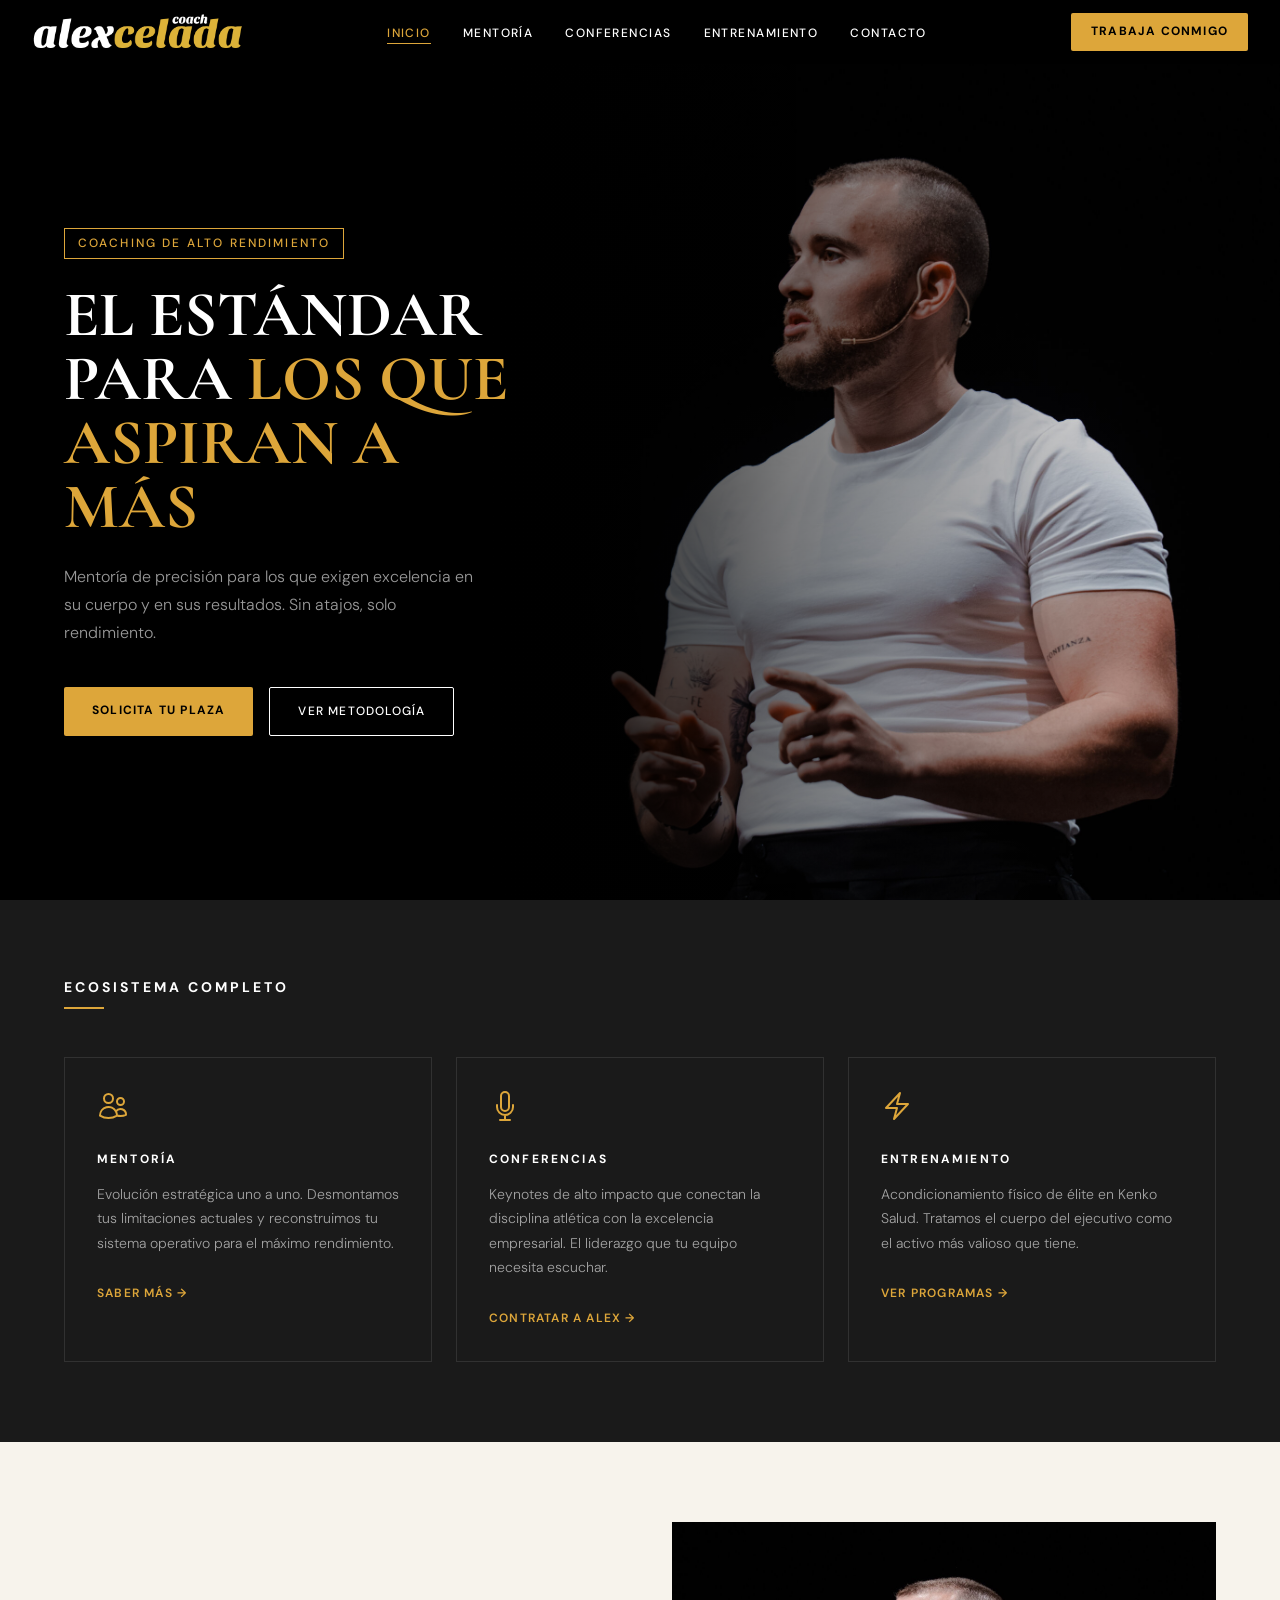
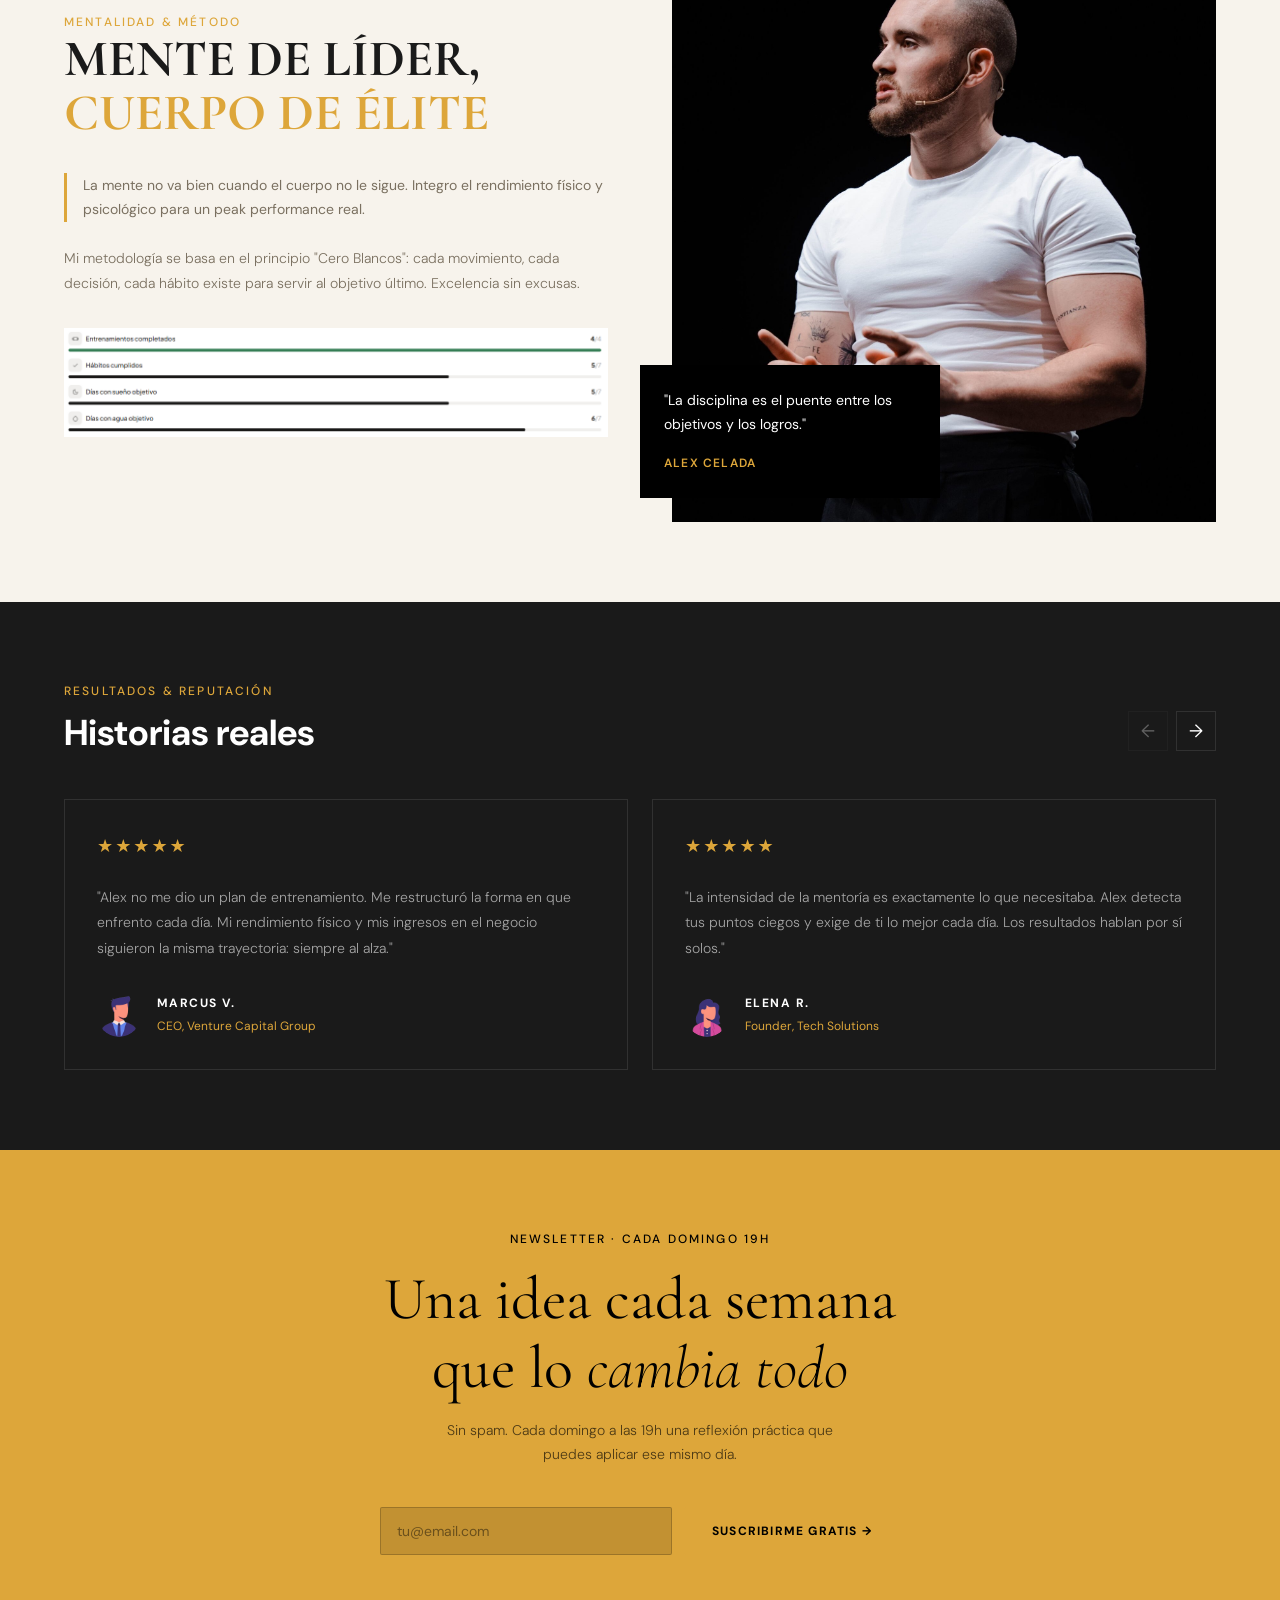
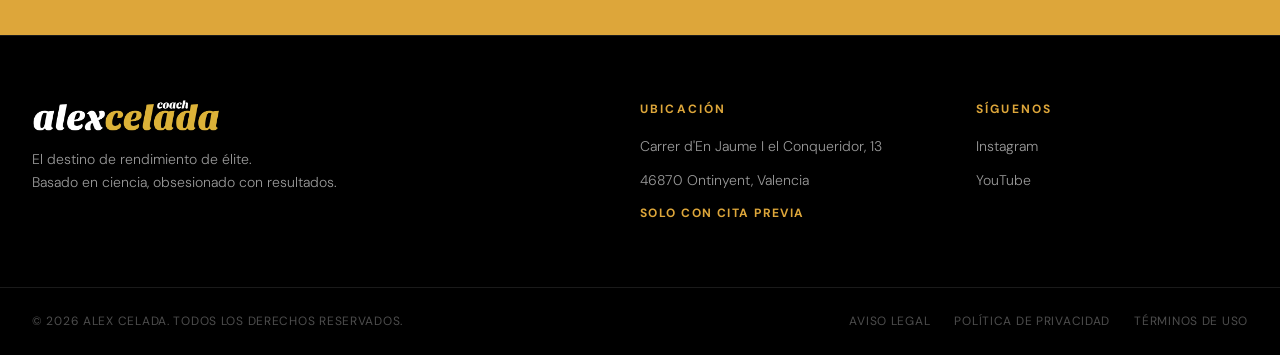
==== index.html @ 69ec2880 "first commit" ====
﻿<!DOCTYPE html>
<html lang="es">

    <head>

        <title>Alex Celada — Coach, Conferenciante y Entrenador Personal</title>

        <!-- SEO -->
        <meta charset="UTF-8">
        <meta name="viewport" content="width=device-width, initial-scale=1.0">
        <meta name="author" content="Alex Celada">
        <meta name="description" content="......">
        <meta name="keywords" content=".......">
        <meta name="theme-color" content="#DDA63A">
        <meta name="robots" content="index, follow">

        <!-- Open Graph -->
        <meta property="og:type" content="website">
        <meta property="og:locale" content="es_ES">
        <meta property="og:title" content="Alex Celada — Coach, Conferenciante y Entrenador Personal">
        <meta property="og:description" content="......">
        <meta property="og:url" content="https://alexcelada.es/">
        <meta property="og:site_name" content="Alex Celada">
        <meta property="og:image" content="assets/og/og-home.jpg">

        <!-- X Cards -->
        <meta name="twitter:card" content="summary_large_image">
        <meta name="twitter:title" content="Alex Celada — Coach, Conferenciante y Entrenador Personal">
        <meta name="twitter:description" content=".......">
        <meta name="twitter:image" content="assets/og/og-home.jpg">

        <!-- Privacidad -->
        <meta name="referrer" content="strict-origin-when-cross-origin">

        <!-- Favicon -->
        <link rel="icon" type="image/png" href="assets/images/favicon.png">
        <link rel="canonical" href="https://alexcelada.es">

        <!-- Google Fonts -->
        <link rel="preconnect" href="https://fonts.googleapis.com">
        <link rel="preconnect" href="https://fonts.gstatic.com" crossorigin>
        <link href="https://fonts.googleapis.com/css2?family=Cormorant+Garamond:ital,wght@0,300;0,400;0,600;0,700;1,300;1,400&family=DM+Sans:wght@300;400;500;700&display=swap" rel="stylesheet">

        <!-- CSS -->
        <link rel="stylesheet" href="css/main.css">
        <link rel="stylesheet" href="css/components.css">
        <link rel="stylesheet" href="css/pages/home.css">

    </head>

    <body>

        <header>
            <nav class="nav" id="nav">

                <a href="index.html" class="nav__logo">
                    <img src="assets/images/logo.png" alt="alexcelada · coach">
                </a>

                <ul class="nav__links" id="nav__menu">
                    <li><a href="index.html" class="nav__link nav__link--active">Inicio</a></li>
                    <li><a href="mentoria.html" class="nav__link">Mentoría</a></li>
                    <li><a href="conferencias.html" class="nav__link">Conferencias</a></li>
                    <li><a href="gimnasio.html" class="nav__link">Entrenamiento</a></li>
                    <li><a href="contacto.html" class="nav__link">Contacto</a></li>
                </ul>

                <a href="contacto.html" class="btn-primary nav__cta">Trabaja conmigo</a>

                <button class="nav__toggle" aria-label="Abrir menú" aria-expanded="false" aria-controls="nav__menu">
                    <span class="nav__toggle-bar"></span>
                    <span class="nav__toggle-bar"></span>
                    <span class="nav__toggle-bar"></span>
                </button>

            </nav>
        </header>


        <main>
            <!-- HERO -->
            <section class="hero" id="hero">

                <img class="hero__image" src="assets/images/alex/hero.jpg" alt="Alex Celada" fetchpriority="high">
                <div class="hero__overlay"></div>

                <div class="hero__content">
                    <span class="hero__badge">Coaching de Alto Rendimiento</span>
                    <h1 class="hero__title">El estándar para <span>los que aspiran a más</span></h1>
                    <p class="hero__subtitle">Mentoría de precisión para los que exigen excelencia en su cuerpo y en sus resultados. Sin atajos, solo rendimiento.</p>
                    <div class="hero__actions">
                        <a href="contacto.html" class="btn-primary">Solicita tu plaza</a>
                        <a href="mentoria.html" class="btn-secondary">Ver metodología</a>
                    </div>
                </div>

            </section>

            <!-- TRES PILARES -->
            <section class="pillars" id="pillars">

                <div class="pillars__header">
                    <h2 class="pillars__title">Ecosistema completo</h2>
                    <div class="pillars__line"></div>
                </div>

                <div class="pillars__grid">

                    <article class="pillar-card">
                        <svg class="pillar-card__icon" xmlns="http://www.w3.org/2000/svg" fill="none" viewBox="0 0 24 24" stroke="currentColor" stroke-width="1.5">
                            <path stroke-linecap="round" stroke-linejoin="round" d="M15 19.128a9.38 9.38 0 002.625.372 9.337 9.337 0 004.121-.952 4.125 4.125 0 00-7.533-2.493M15 19.128v-.003c0-1.113-.285-2.16-.786-3.07M15 19.128v.106A12.318 12.318 0 018.624 21c-2.331 0-4.512-.645-6.374-1.766l-.001-.109a6.375 6.375 0 0111.964-3.07M12 6.375a3.375 3.375 0 11-6.75 0 3.375 3.375 0 016.75 0zm8.25 2.25a2.625 2.625 0 11-5.25 0 2.625 2.625 0 015.25 0z" />
                        </svg>
                        <h3 class="pillar-card__title">Mentoría</h3>
                        <p class="pillar-card__text">Evolución estratégica uno a uno. Desmontamos tus limitaciones actuales y reconstruimos tu sistema operativo para el máximo rendimiento.</p>
                        <a href="mentoria.html" class="pillar-card__link">Saber más &rarr;</a>
                    </article>

                    <article class="pillar-card">
                        <svg class="pillar-card__icon" xmlns="http://www.w3.org/2000/svg" fill="none" viewBox="0 0 24 24" stroke="currentColor" stroke-width="1.5">
                            <path stroke-linecap="round" stroke-linejoin="round" d="M12 18.75a6 6 0 006-6v-1.5m-6 7.5a6 6 0 01-6-6v-1.5m6 7.5v3.75m-3.75 0h7.5M12 15.75a3 3 0 01-3-3V4.5a3 3 0 116 0v8.25a3 3 0 01-3 3z" />
                        </svg>
                        <h3 class="pillar-card__title">Conferencias</h3>
                        <p class="pillar-card__text">Keynotes de alto impacto que conectan la disciplina atlética con la excelencia empresarial. El liderazgo que tu equipo necesita escuchar.</p>
                        <a href="conferencias.html" class="pillar-card__link">Contratar a Alex &rarr;</a>
                    </article>

                    <article class="pillar-card">
                        <svg class="pillar-card__icon" xmlns="http://www.w3.org/2000/svg" fill="none" viewBox="0 0 24 24" stroke="currentColor" stroke-width="1.5">
                            <path stroke-linecap="round" stroke-linejoin="round" d="M3.75 13.5l10.5-11.25L12 10.5h8.25L9.75 21.75 12 13.5H3.75z" />
                        </svg>
                        <h3 class="pillar-card__title">Entrenamiento</h3>
                        <p class="pillar-card__text">Acondicionamiento físico de élite en Kenko Salud. Tratamos el cuerpo del ejecutivo como el activo más valioso que tiene.</p>
                        <a href="gimnasio.html" class="pillar-card__link">Ver programas &rarr;</a>
                    </article>

                </div>

            </section>

            <!-- FILOSOFÍA -->
            <section class="philosophy" id="philosophy">

                <div class="philosophy__content">
                    <span class="philosophy__label">Mentalidad & Método</span>
                    <h2 class="philosophy__title">Mente de líder,<br><span>cuerpo de élite</span></h2>
                    <blockquote class="philosophy__quote">
                        <p>La mente no va bien cuando el cuerpo no le sigue. Integro el rendimiento físico y psicológico para un peak performance real.</p>
                    </blockquote>
                    <p class="philosophy__text">Mi metodología se basa en el principio "Cero Blancos": cada movimiento, cada decisión, cada hábito existe para servir al objetivo último. Excelencia sin excusas.</p>
                    <div class="philosophy__media">
                        <img src="assets/images/alex/inicio-analitica.png" alt="Metodología Alex Celada" loading="lazy">
                    </div>
                </div>

                <div class="philosophy__visual">
                    <img class="philosophy__image" src="assets/images/alex/filosofia.jpg" alt="Alex Celada" loading="lazy">
                    <blockquote class="philosophy__image-quote">
                        <p>"La disciplina es el puente entre los objetivos y los logros."</p>
                        <cite>Alex Celada</cite>
                    </blockquote>
                </div>

            </section>

            <!-- TESTIMONIOS -->
            <section class="testimonials" id="testimonials">

                <div class="testimonials__header">
                    <div>
                        <p class="testimonials__label">Resultados & Reputación</p>
                        <h2 class="testimonials__title">Historias reales</h2>
                    </div>
                    <div class="testimonials__nav">
                        <button class="testimonials__prev" aria-label="Testimonio anterior">&#8592;</button>
                        <button class="testimonials__next" aria-label="Testimonio siguiente">&#8594;</button>
                    </div>
                </div>

                <div class="testimonials__track" id="testimonials__track">

                    <article class="testimonial-card">
                        <p class="testimonial-card__stars">&#9733;&#9733;&#9733;&#9733;&#9733;</p>
                        <p class="testimonial-card__quote">"Alex no me dio un plan de entrenamiento. Me restructuró la forma en que enfrento cada día. Mi rendimiento físico y mis ingresos en el negocio siguieron la misma trayectoria: siempre al alza."</p>
                        <footer class="testimonial-card__author">
                            <img src="assets/images/testimonios/avatar-1.png" alt="Marcus V." loading="lazy">
                            <div>
                                <p class="testimonial-card__name">Marcus V.</p>
                                <p class="testimonial-card__role">CEO, Venture Capital Group</p>
                            </div>
                        </footer>
                    </article>

                    <article class="testimonial-card">
                        <p class="testimonial-card__stars">&#9733;&#9733;&#9733;&#9733;&#9733;</p>
                        <p class="testimonial-card__quote">"La intensidad de la mentoría es exactamente lo que necesitaba. Alex detecta tus puntos ciegos y exige de ti lo mejor cada día. Los resultados hablan por sí solos."</p>
                        <footer class="testimonial-card__author">
                            <img src="assets/images/testimonios/avatar-2.png" alt="Elena R." loading="lazy">
                            <div>
                                <p class="testimonial-card__name">Elena R.</p>
                                <p class="testimonial-card__role">Founder, Tech Solutions</p>
                            </div>
                        </footer>
                    </article>

                    <article class="testimonial-card">
                        <p class="testimonial-card__stars">&#9733;&#9733;&#9733;&#9733;&#9733;</p>
                        <p class="testimonial-card__quote">"Pensaba que ya tenía controlada mi disciplina. Alex me demostró que ni siquiera sabía lo que eso significaba. Tres meses después, soy una persona diferente."</p>
                        <footer class="testimonial-card__author">
                            <img src="assets/images/testimonios/avatar-1.png" alt="David M." loading="lazy">
                            <div>
                                <p class="testimonial-card__name">David M.</p>
                                <p class="testimonial-card__role">Director Comercial, IBEX 35</p>
                            </div>
                        </footer>
                    </article>

                    <article class="testimonial-card">
                        <p class="testimonial-card__stars">&#9733;&#9733;&#9733;&#9733;&#9733;</p>
                        <p class="testimonial-card__quote">"La metodología de Alex conecta cuerpo y mente de una forma que nunca había visto. En seis semanas mejoré mi energía, mi foco y mis números de negocio a la vez."</p>
                        <footer class="testimonial-card__author">
                            <img src="assets/images/testimonios/avatar-2.png" alt="Sofía P." loading="lazy">
                            <div>
                                <p class="testimonial-card__name">Sofía P.</p>
                                <p class="testimonial-card__role">COO, Startup Fintech</p>
                            </div>
                        </footer>
                    </article>

                </div>

            </section>

            <!-- NEWSLETTER -->
            <section class="cta" id="cta">

                <p class="cta__label">Newsletter · Cada domingo 19h</p>
                <h2 class="cta__title">Una idea cada semana<br>que lo <em>cambia todo</em></h2>
                <p class="cta__subtitle">Sin spam. Cada domingo a las 19h una reflexión práctica que puedes aplicar ese mismo día.</p>
                <form class="cta__form" action="https://api.web3forms.com/submit" method="POST">
                    <input type="hidden" name="access_key" value="[ACCESS_KEY_DE_WEB3FORMS]">
                    <input type="hidden" name="subject" value="Nueva suscripción newsletter">
                    <div class="cta__form-row">
                        <input class="cta__input" type="email" name="email" placeholder="tu@email.com" required>
                        <button type="submit" class="btn-primary">Suscribirme gratis &rarr;</button>
                    </div>
                </form>

            </section>

        </main>

        <!-- FOOTER -->
        <footer class="footer" id="footer">

            <div class="footer__main">

                <div class="footer__brand">
                    <a href="index.html" class="footer__logo">
                        <img src="assets/images/logo.png" alt="alexcelada · coach">
                    </a>
                    <p class="footer__tagline">El destino de rendimiento de élite.<br>Basado en ciencia, obsesionado con resultados.</p>
                </div>

                <div class="footer__col">
                    <p class="footer__col-title">Ubicación</p>
                    <p class="footer__col-text">Carrer d'En Jaume I el Conqueridor, 13</p>
                    <p class="footer__col-text">46870 Ontinyent, Valencia</p>
                    <p class="footer__col-highlight">Solo con cita previa</p>
                </div>

                <div class="footer__col">
                    <p class="footer__col-title">Síguenos</p>
                    <a href="#" class="footer__col-link">Instagram</a>
                    <a href="#" class="footer__col-link">YouTube</a>
                </div>

            </div>

            <div class="footer__bottom">
                <p class="footer__copy">© 2026 Alex Celada. Todos los derechos reservados.</p>
                <nav class="footer__legal" aria-label="Links legales">
                    <a href="aviso-legal.html" class="footer__legal-link">Aviso legal</a>
                    <a href="privacidad.html" class="footer__legal-link">Política de privacidad</a>
                    <a href="terminos.html" class="footer__legal-link">Términos de uso</a>
                </nav>
            </div>

        </footer>

        <!-- JS -->
        <script src="js/main.js"></script>
        <script src="js/components/carousel.js"></script>

    </body>

</html>
---- css/main.css ----
/* ============================================================
   VARIABLES
   ============================================================ */

:root {

  /* --- Colores de marca --- */
  --gold:         #DDA63A;
  --gold-light:   #E8BE6A;
  --gold-dark:    #B8861E;

  /* --- Neutros --- */
  --black:        #000000;
  --off-black:    #1A1A1A;
  --dark-card:    #111111;
  --white:        #FFFFFF;
  --beige:        #F7F3EC;
  --beige-soft:   #EFE9DF;
  --border:       #DDD5C5;
  --border-dark:  rgba(255, 255, 255, 0.1); /* rgba para que funcione sobre cualquier fondo oscuro */

  /* --- Texto --- */
  --text:         #1A1A1A;
  --text-muted:   #7A7060;
  --text-on-dark: rgba(255, 255, 255, 0.6);

  /* --- Estado --- */
  --success:      #5C7A4E;
  --warning:      #B87333;

  /* --- Tipografía --- */
  --font-heading: 'Cormorant Garamond', Georgia, serif; /* solo para momentos editoriales, no todos los headings */
  --font-body:    'DM Sans', system-ui, sans-serif;

  /* --- Escala tipográfica --- */
  --text-xs:   0.75rem;
  --text-sm:   0.875rem;
  --text-base: 1rem;
  --text-lg:   1.125rem;
  --text-xl:   1.25rem;
  --text-2xl:  1.5rem;
  --text-3xl:  1.875rem;
  --text-4xl:  2.25rem;
  --text-5xl:  3rem;
  --text-6xl:  3.75rem;
  --text-7xl:  4.5rem;

  /* --- Espaciado --- */
  --space-1:  0.25rem;
  --space-2:  0.5rem;
  --space-3:  0.75rem;
  --space-4:  1rem;
  --space-6:  1.5rem;
  --space-8:  2rem;
  --space-10: 2.5rem;
  --space-12: 3rem;
  --space-16: 4rem;
  --space-20: 5rem;
  --space-24: 6rem;
  --space-32: 8rem;

  --nav-height: 64px; /* referenciado en hero padding-top y en el menú móvil desplegable */
}


/* ============================================================
   RESET
   ============================================================ */

*, *::before, *::after {
  box-sizing: border-box;
  margin: 0;
  padding: 0;
}

html {
  scroll-behavior: smooth;
  font-size: 16px;
}

body {
  font-family: var(--font-body);
  font-size: var(--text-base);
  color: var(--white);
  background-color: var(--black); /* dark-first: las secciones claras sobreescriben con .section--light */
  line-height: 1.6;
  -webkit-font-smoothing: antialiased; /* mejora el renderizado de texto claro sobre fondo oscuro */
}

img {
  max-width: 100%;
  display: block; /* elimina el espacio en blanco que los navegadores añaden bajo imágenes inline */
}

a {
  text-decoration: none;
  color: inherit;
}

ul, ol {
  list-style: none;
}

button {
  font-family: inherit; /* los navegadores no heredan la fuente del body en botones por defecto */
  cursor: pointer;
}

h1, h2, h3, h4, h5, h6 {
  font-family: var(--font-heading);
  line-height: 1.05;
  font-weight: 700;
}

/* ============================================================
   UTILIDADES
   ============================================================ */

/* Supratítulo dorado en mayúsculas — patrón repetido en todas las secciones del sitio */
.label-upper {
  font-family: var(--font-body);
  font-size: var(--text-xs);
  font-weight: 500;
  letter-spacing: 0.18em;
  text-transform: uppercase;
  color: var(--gold);
}

/* Sobreescriben el color de texto del body (dark-first) en secciones con fondo claro */
.section--light      { color: var(--text); background-color: var(--beige);      }
.section--light-soft { color: var(--text); background-color: var(--beige-soft); }
.section--white      { color: var(--text); background-color: var(--white);      }
---- css/components.css ----
/* ============================================================
   BOTONES
   ============================================================ */

.btn-primary {
  display: inline-block;
  background: var(--gold);
  color: var(--black);
  font-family: var(--font-body);
  font-size: var(--text-xs);
  font-weight: 700;
  letter-spacing: 0.1em;
  text-transform: uppercase;
  border: none;
  border-radius: 2px;
  padding: 0.875rem 1.75rem;
  cursor: pointer;
  position: relative;
  overflow: hidden; /* contiene el destello dentro del botón */
  transition: background 0.3s ease, transform 0.2s ease, box-shadow 0.2s ease;
  text-align: center;
}

/* destello de luz que cruza el botón en hover — entra por la izquierda y sale por la derecha */
.btn-primary::after {
  content: '';
  position: absolute;
  top: 0;
  left: -100%;
  width: 60%;
  height: 100%;
  background: linear-gradient(to right, transparent, rgba(255,255,255,0.28), transparent);
  transform: skewX(-20deg); /* inclinación para que el destello parezca un reflejo de luz */
  transition: left 0.5s ease;
}

.btn-primary:hover {
  background: var(--gold-light);
  transform: translateY(-2px);
  box-shadow: 0 8px 24px rgba(221, 166, 58, 0.4);
}

.btn-primary:hover::after {
  left: 150%; /* el destello sale por la derecha */
}

.btn-primary:active {
  transform: scale(0.96);
  box-shadow: none;
}

.btn-secondary {
  display: inline-block;
  color: var(--white);
  font-family: var(--font-body);
  font-size: var(--text-xs);
  font-weight: 500;
  letter-spacing: 0.1em;
  text-transform: uppercase;
  border: 1px solid var(--white);
  border-radius: 2px;
  padding: 0.875rem 1.75rem;
  cursor: pointer;
  /* fondo doble ancho: mitad izquierda blanca, mitad derecha transparente —
     en reposo se ve solo la mitad derecha (transparente); en hover desliza a la izquierda */
  background-image: linear-gradient(to right, var(--white) 50%, transparent 50%);
  background-size: 200% 100%;
  background-position: right;
  transition: background-position 0.35s ease, color 0.25s ease, transform 0.2s ease;
}

.btn-secondary:hover {
  background-position: left; /* desliza el relleno blanco hacia dentro */
  color: var(--black);
  transform: translateY(-2px);
}

.btn-secondary:active {
  transform: scale(0.96);
}


/* ============================================================
   NAV
   ============================================================ */

.nav {
  position: fixed;  /* se queda pegada al top aunque el usuario haga scroll */
  top: 0;
  left: 0;
  right: 0;
  z-index: 100; /* garantiza que la nav esté siempre por encima del resto del contenido */
  display: flex;
  align-items: center;
  justify-content: space-between;
  height: var(--nav-height);
  padding: 0 var(--space-8);
  background: var(--black);
  transition: box-shadow 0.3s ease;
}

/* clase añadida por JS al hacer scroll — añade una línea sutil para separar del contenido */
.nav--scrolled {
  box-shadow: 0 1px 0 var(--border-dark);
}

.nav__logo img {
  height: 36px;
  width: auto;
}

.nav__links {
  display: flex;
  align-items: center;
  gap: var(--space-8);
}

.nav__link {
  font-family: var(--font-body);
  font-size: var(--text-xs);
  font-weight: 500;
  letter-spacing: 0.12em;
  text-transform: uppercase;
  color: var(--white);
  position: relative; /* necesario para que el ::after se posicione respecto al link */
  padding-bottom: 3px; /* deja espacio para que el subrayado no toque el texto */
  transition: color 0.2s ease;
}

.nav__link:hover {
  color: var(--gold);
}

.nav__link--active {
  color: var(--gold);
}

/* subrayado dorado del link activo — se crea con un pseudo-elemento en lugar de text-decoration
   para poder controlar su tamaño, posición y color de forma independiente */
.nav__link--active::after {
  content: ''; /* obligatorio aunque esté vacío — sin content el pseudo-elemento no se renderiza */
  position: absolute;
  bottom: 0;
  left: 0;
  right: 0;
  height: 1px;
  background: var(--gold);
}

.nav__cta {
  padding: 0.6rem 1.25rem;
  font-size: var(--text-xs);
}

/* Botón hamburguesa — oculto en desktop, visible en móvil */
.nav__toggle {
  display: none;
  flex-direction: column;
  justify-content: center;
  gap: 5px;
  background: none;
  border: none;
  padding: var(--space-2);
}

.nav__toggle-bar {
  display: block;
  width: 22px;
  height: 1.5px;
  background: var(--white);
  transition: transform 0.3s ease, opacity 0.3s ease;
}

/* Las tres barras se convierten en una X al abrir el menú:
   la primera rota +45°, la segunda desaparece, la tercera rota -45°
   se usa opacity: 0 en lugar de display: none porque display no se puede animar */
.nav__toggle[aria-expanded="true"] .nav__toggle-bar:nth-child(1) {
  transform: translateY(6.5px) rotate(45deg);
}
.nav__toggle[aria-expanded="true"] .nav__toggle-bar:nth-child(2) {
  opacity: 0;
}
.nav__toggle[aria-expanded="true"] .nav__toggle-bar:nth-child(3) {
  transform: translateY(-6.5px) rotate(-45deg);
}


/* ============================================================
   FOOTER
   ============================================================ */

.footer {
  background: var(--black);
  border-top: 1px solid var(--border-dark);
}

/* grid de 3 columnas: la primera (marca) ocupa el doble de ancho que las otras dos
   fr = fracción del espacio disponible */
.footer__main {
  display: grid;
  grid-template-columns: 2fr 1fr 1fr;
  gap: var(--space-16);
  padding: var(--space-16) var(--space-8);
}

.footer__logo img {
  height: 32px;
  width: auto;
  margin-bottom: var(--space-4);
}

.footer__tagline {
  font-family: var(--font-body);
  font-size: var(--text-sm);
  font-weight: 300;
  color: var(--text-on-dark);
  line-height: 1.7;
}

.footer__col {
  display: flex;
  flex-direction: column;
  gap: var(--space-3);
}

.footer__col-title {
  font-family: var(--font-body);
  font-size: var(--text-xs);
  font-weight: 700;
  letter-spacing: 0.18em;
  text-transform: uppercase;
  color: var(--gold);
  margin-bottom: var(--space-1);
}

.footer__col-text {
  font-family: var(--font-body);
  font-size: var(--text-sm);
  font-weight: 300;
  color: var(--text-on-dark);
}

.footer__col-highlight {
  font-family: var(--font-body);
  font-size: var(--text-xs);
  font-weight: 700;
  letter-spacing: 0.12em;
  text-transform: uppercase;
  color: var(--gold);
}

.footer__col-link {
  font-family: var(--font-body);
  font-size: var(--text-sm);
  font-weight: 300;
  color: var(--text-on-dark);
  transition: color 0.2s ease;
}

.footer__col-link:hover {
  color: var(--white);
}

.footer__bottom {
  display: flex;
  align-items: center;
  justify-content: space-between;
  padding: var(--space-6) var(--space-8);
  border-top: 1px solid var(--border-dark);
}

.footer__copy {
  font-family: var(--font-body);
  font-size: var(--text-xs);
  color: rgba(255, 255, 255, 0.3);
  letter-spacing: 0.06em;
  text-transform: uppercase;
}

.footer__legal {
  display: flex;
  gap: var(--space-6);
}

.footer__legal-link {
  font-family: var(--font-body);
  font-size: var(--text-xs);
  color: rgba(255, 255, 255, 0.3);
  letter-spacing: 0.06em;
  text-transform: uppercase;
  transition: color 0.2s ease;
}

.footer__legal-link:hover {
  color: var(--white);
}


/* ============================================================
   RESPONSIVE
   ============================================================ */

@media (max-width: 1023px) {

  /* --- Nav — hamburger desde tablet --- */

  .nav {
    padding: 0 var(--space-4);
  }

  .nav__links {
    display: none;
    position: absolute;
    top: var(--nav-height);
    left: 0;
    right: 0;
    flex-direction: column;
    align-items: flex-start;
    gap: 0;
    background: var(--black);
    padding: var(--space-4) var(--space-6) var(--space-6);
    border-top: 1px solid var(--border-dark);
  }

  .nav__links--open {
    display: flex;
  }

  .nav__links li {
    width: 100%;
  }

  .nav__link {
    display: block;
    padding: var(--space-3) 0;
    border-bottom: 1px solid var(--border-dark);
    font-size: var(--text-sm);
  }

  .nav__link--active::after {
    display: none;
  }

  .nav__cta {
    display: none;
  }

  .nav__toggle {
    display: flex;
  }
}

@media (max-width: 767px) {

  /* --- Footer --- */

  /* el grid de 3 columnas se apila en una sola columna */
  .footer__main {
    grid-template-columns: 1fr;
    gap: var(--space-8);
    padding: var(--space-12) var(--space-4);
  }

  .footer__bottom {
    flex-direction: column;
    align-items: flex-start;
    gap: var(--space-4);
    padding: var(--space-6) var(--space-4);
  }
}


/* ============================================================
   HERO
   ============================================================ */

.hero {
  position: relative;
  min-height: 100vh;
  background: var(--black);
  display: flex;
  align-items: center;
  overflow: hidden;
}

.hero__image {
  position: absolute;
  right: 0;
  top: 0;
  width: 62%;
  height: 100%;
  object-fit: cover;
  object-position: 50% 30%;
}

.hero__overlay {
  position: absolute;
  inset: 0;
  background: linear-gradient(to right, var(--black) 38%, rgba(0,0,0,0.5) 62%, transparent 100%);
  z-index: 1;
}

.hero__content {
  position: relative;
  z-index: 2;
  padding: calc(var(--nav-height) + var(--space-16)) var(--space-16) var(--space-16);
  max-width: 600px;
}

.hero__badge {
  display: inline-block;
  font-family: var(--font-body);
  font-size: var(--text-xs);
  font-weight: 500;
  letter-spacing: 0.18em;
  text-transform: uppercase;
  color: var(--gold);
  border: 1px solid var(--gold);
  padding: 0.3rem 0.8rem;
  margin-bottom: var(--space-6);
}

.hero__title {
  font-family: var(--font-heading);
  font-size: clamp(2.5rem, 5vw, var(--text-7xl));
  font-weight: 700;
  line-height: 1.0;
  text-transform: uppercase;
  color: var(--white);
  margin-bottom: var(--space-6);
}

.hero__title span {
  color: var(--gold);
}

.hero__subtitle {
  font-size: var(--text-base);
  font-weight: 300;
  color: var(--text-on-dark);
  line-height: 1.75;
  max-width: 420px;
  margin-bottom: var(--space-10);
}

.hero__actions {
  display: flex;
  gap: var(--space-4);
  flex-wrap: wrap;
}


/* ============================================================
   TESTIMONIOS
   ============================================================ */

.testimonials {
  padding: var(--space-20) var(--space-16);
}

.testimonials__header {
  display: flex;
  align-items: flex-end;
  justify-content: space-between;
  margin-bottom: var(--space-12);
}

.testimonials__label {
  font-family: var(--font-body);
  font-size: var(--text-xs);
  font-weight: 500;
  letter-spacing: 0.18em;
  text-transform: uppercase;
  color: var(--gold);
  margin-bottom: var(--space-3);
}

.testimonials__title {
  font-family: var(--font-body);
  font-size: var(--text-4xl);
  font-weight: 700;
  color: var(--white);
}

.testimonials__nav {
  display: flex;
  gap: var(--space-2);
}

.testimonials__prev,
.testimonials__next {
  width: 40px;
  height: 40px;
  display: flex;
  align-items: center;
  justify-content: center;
  border: 1px solid var(--border-dark);
  background: none;
  color: var(--white);
  font-size: var(--text-lg);
  cursor: pointer;
  transition: border-color 0.2s ease, color 0.2s ease;
}

.testimonials__prev:hover,
.testimonials__next:hover {
  border-color: var(--gold);
  color: var(--gold);
}

.testimonials__track {
  display: grid;
  grid-template-columns: repeat(2, 1fr);
  gap: var(--space-6);
  overflow: hidden;
}

.testimonial-card {
  border: 1px solid var(--border-dark);
  padding: var(--space-8);
}

.testimonial-card__stars {
  color: var(--gold);
  font-size: var(--text-lg);
  letter-spacing: 2px;
  margin-bottom: var(--space-6);
}

.testimonial-card__quote {
  font-size: var(--text-sm);
  font-weight: 300;
  color: var(--text-on-dark);
  line-height: 1.8;
  margin-bottom: var(--space-8);
}

.testimonial-card__author {
  display: flex;
  align-items: center;
  gap: var(--space-4);
}

.testimonial-card__author img {
  width: 44px;
  height: 44px;
  border-radius: 50%;
  object-fit: cover;
}

.testimonial-card__name {
  font-family: var(--font-body);
  font-size: var(--text-xs);
  font-weight: 700;
  letter-spacing: 0.12em;
  text-transform: uppercase;
  color: var(--white);
}

.testimonial-card__role {
  font-family: var(--font-body);
  font-size: var(--text-xs);
  color: var(--gold);
  margin-top: var(--space-1);
}


/* ============================================================
   RESPONSIVE — HERO + TESTIMONIOS
   ============================================================ */

@media (max-width: 1023px) {
  .testimonials {
    padding: var(--space-16) var(--space-8);
  }
}

@media (max-width: 767px) {

  .hero__image {
    width: 100%;
    opacity: 0.6;
  }

  .hero__overlay {
    background: rgba(0, 0, 0, 0.55);
  }

  .hero__content {
    padding: calc(var(--nav-height) + var(--space-12)) var(--space-6) var(--space-12);
    max-width: 100%;
  }

  .hero__subtitle {
    max-width: 100%;
  }

  .testimonials {
    padding: var(--space-12) var(--space-4);
  }

  .testimonials__track {
    grid-template-columns: 1fr;
  }
}
---- css/pages/home.css ----
/* ============================================================
   TRES PILARES
   ============================================================ */

.pillars {
  background: var(--off-black);
  padding: var(--space-20) var(--space-16);
}

.pillars__header {
  margin-bottom: var(--space-12);
}

.pillars__title {
  font-family: var(--font-body);
  font-size: var(--text-sm);
  font-weight: 700;
  letter-spacing: 0.22em;
  text-transform: uppercase;
  color: var(--white);
  margin-bottom: var(--space-3);
}

.pillars__line {
  width: 40px;
  height: 2px;
  background: var(--gold);
}

.pillars__grid {
  display: grid;
  grid-template-columns: repeat(3, 1fr);
  gap: var(--space-6);
}

.pillar-card {
  border: 1px solid var(--border-dark);
  padding: var(--space-8);
  transition: border-color 0.25s ease;
}

.pillar-card:hover {
  border-color: rgba(221, 166, 58, 0.5);
}

/* color: currentColor hace que el SVG herede el color del elemento padre —
   al poner color: --gold en el elemento, el trazo del SVG se pinta de dorado automáticamente */
.pillar-card__icon {
  width: 32px;
  height: 32px;
  color: var(--gold);
  margin-bottom: var(--space-6);
}

.pillar-card__title {
  font-family: var(--font-body);
  font-size: var(--text-xs);
  font-weight: 700;
  letter-spacing: 0.18em;
  text-transform: uppercase;
  color: var(--white);
  margin-bottom: var(--space-4);
}

.pillar-card__text {
  font-size: var(--text-sm);
  font-weight: 300;
  color: var(--text-on-dark);
  line-height: 1.75;
  margin-bottom: var(--space-6);
}

.pillar-card__link {
  font-family: var(--font-body);
  font-size: var(--text-xs);
  font-weight: 600;
  letter-spacing: 0.1em;
  text-transform: uppercase;
  color: var(--gold);
  display: inline-flex;
  align-items: center;
  gap: var(--space-2);
  transition: gap 0.2s ease; /* la flecha se aleja ligeramente en hover dando sensación de movimiento */
}

.pillar-card__link:hover {
  gap: var(--space-3);
}


/* ============================================================
   FILOSOFÍA
   ============================================================ */

.philosophy {
  display: grid;
  grid-template-columns: 1fr 1fr;
  gap: var(--space-16);
  align-items: center;
  padding: var(--space-20) var(--space-16);
  background: var(--beige);
  color: var(--text); /* sobreescribe el color blanco del body — sección clara */
}

.philosophy__label {
  font-family: var(--font-body);
  font-size: var(--text-xs);
  font-weight: 500;
  letter-spacing: 0.18em;
  text-transform: uppercase;
  color: var(--gold);
  margin-bottom: var(--space-4);
}

.philosophy__title {
  font-family: var(--font-heading);
  font-size: clamp(2rem, 4vw, var(--text-6xl));
  font-weight: 700;
  text-transform: uppercase;
  color: var(--text);
  margin-bottom: var(--space-8);
}

.philosophy__title span {
  color: var(--gold);
}

/* blockquote con borde izquierdo dorado — patrón visual para citas destacadas */
.philosophy__quote {
  border-left: 3px solid var(--gold);
  padding-left: var(--space-4);
  margin-bottom: var(--space-6);
}

.philosophy__quote p {
  font-size: var(--text-sm);
  font-weight: 400;
  color: var(--text-muted);
  line-height: 1.75;
}

.philosophy__text {
  font-size: var(--text-sm);
  font-weight: 300;
  color: var(--text-muted);
  line-height: 1.8;
  margin-bottom: var(--space-8);
}

.philosophy__media img {
  width: 100%;
  object-fit: cover;
}

.philosophy__visual {
  position: relative; /* para posicionar la cita superpuesta */
}

.philosophy__image {
  width: 100%;
  aspect-ratio: 3 / 4;
  max-height: 600px;
  object-fit: cover;
  object-position: center top;
}

/* tarjeta de cita superpuesta sobre la imagen — position absolute respecto a .philosophy__visual */
.philosophy__image-quote {
  position: absolute;
  bottom: var(--space-6);
  left: calc(-1 * var(--space-8)); /* se desplaza a la izquierda para salirse parcialmente de la imagen */
  background: var(--black);
  padding: var(--space-6);
  max-width: 300px;
}

.philosophy__image-quote p {
  font-family: var(--font-body);
  font-size: var(--text-sm);
  font-weight: 400;
  color: var(--white);
  line-height: 1.7;
  margin-bottom: var(--space-3);
}

.philosophy__image-quote cite {
  font-family: var(--font-body);
  font-size: var(--text-xs);
  font-weight: 600;
  letter-spacing: 0.1em;
  text-transform: uppercase;
  color: var(--gold);
  font-style: normal; /* los navegadores ponen cite en cursiva por defecto */
}


/* ============================================================
   TESTIMONIOS — background override (estilos base en components.css)
   ============================================================ */

.testimonials { background: var(--off-black); }


/* ============================================================
   NEWSLETTER / CTA
   ============================================================ */

.cta {
  background: var(--gold);
  padding: var(--space-20) var(--space-16);
  text-align: center;
}

.cta__label {
  font-family: var(--font-body);
  font-size: var(--text-xs);
  font-weight: 500;
  letter-spacing: 0.18em;
  text-transform: uppercase;
  color: var(--black);
  margin-bottom: var(--space-4);
}

/* Cormorant para el heading del newsletter — momento editorial,
   el <em> dentro del título hereda el estilo itálico de la fuente serif */
.cta__title {
  font-family: var(--font-heading);
  font-size: clamp(2.5rem, 5vw, var(--text-6xl));
  font-weight: 400;
  color: var(--black);
  line-height: 1.15;
  margin-bottom: var(--space-4);
}

.cta__title em {
  font-style: italic;
  font-weight: 300;
}

.cta__subtitle {
  font-size: var(--text-sm);
  font-weight: 300;
  color: rgba(0, 0, 0, 0.65);
  max-width: 420px;
  margin: 0 auto var(--space-10);
  line-height: 1.7;
}

.cta__form {
  max-width: 520px;
  margin: 0 auto;
}

.cta__form-row {
  display: flex;
  gap: var(--space-3);
}

.cta__input {
  flex: 1; /* ocupa todo el espacio disponible que no usa el botón */
  background: rgba(0, 0, 0, 0.12);
  border: 1px solid rgba(0, 0, 0, 0.2);
  border-radius: 2px;
  padding: 0.875rem var(--space-4);
  font-family: var(--font-body);
  font-size: var(--text-sm);
  color: var(--black);
}

.cta__input::placeholder {
  color: rgba(0, 0, 0, 0.45);
}

.cta__input:focus, .cta__input:hover {
  outline: none;
  border-color: var(--black);
}


/* ============================================================
   RESPONSIVE
   ============================================================ */

@media (max-width: 1023px) {

  .pillars__grid {
    grid-template-columns: 1fr;
  }

  .philosophy {
    grid-template-columns: 1fr;
    padding: var(--space-16) var(--space-8);
  }

  /* en tablet la cita ya no puede salirse de la imagen — se reposiciona dentro */
  .philosophy__image-quote {
    left: var(--space-4);
  }
}

@media (max-width: 767px) {

  .pillars {
    padding: var(--space-12) var(--space-4);
  }

  .philosophy {
    padding: var(--space-12) var(--space-4);
  }

  .philosophy__media {
    display: none;
  }

  .philosophy__text {
    margin-bottom: 0;
  }

  .cta {
    padding: var(--space-12) var(--space-4);
  }

  /* en móvil el formulario de newsletter se apila verticalmente */
  .cta__form-row {
    flex-direction: column;
  }
}
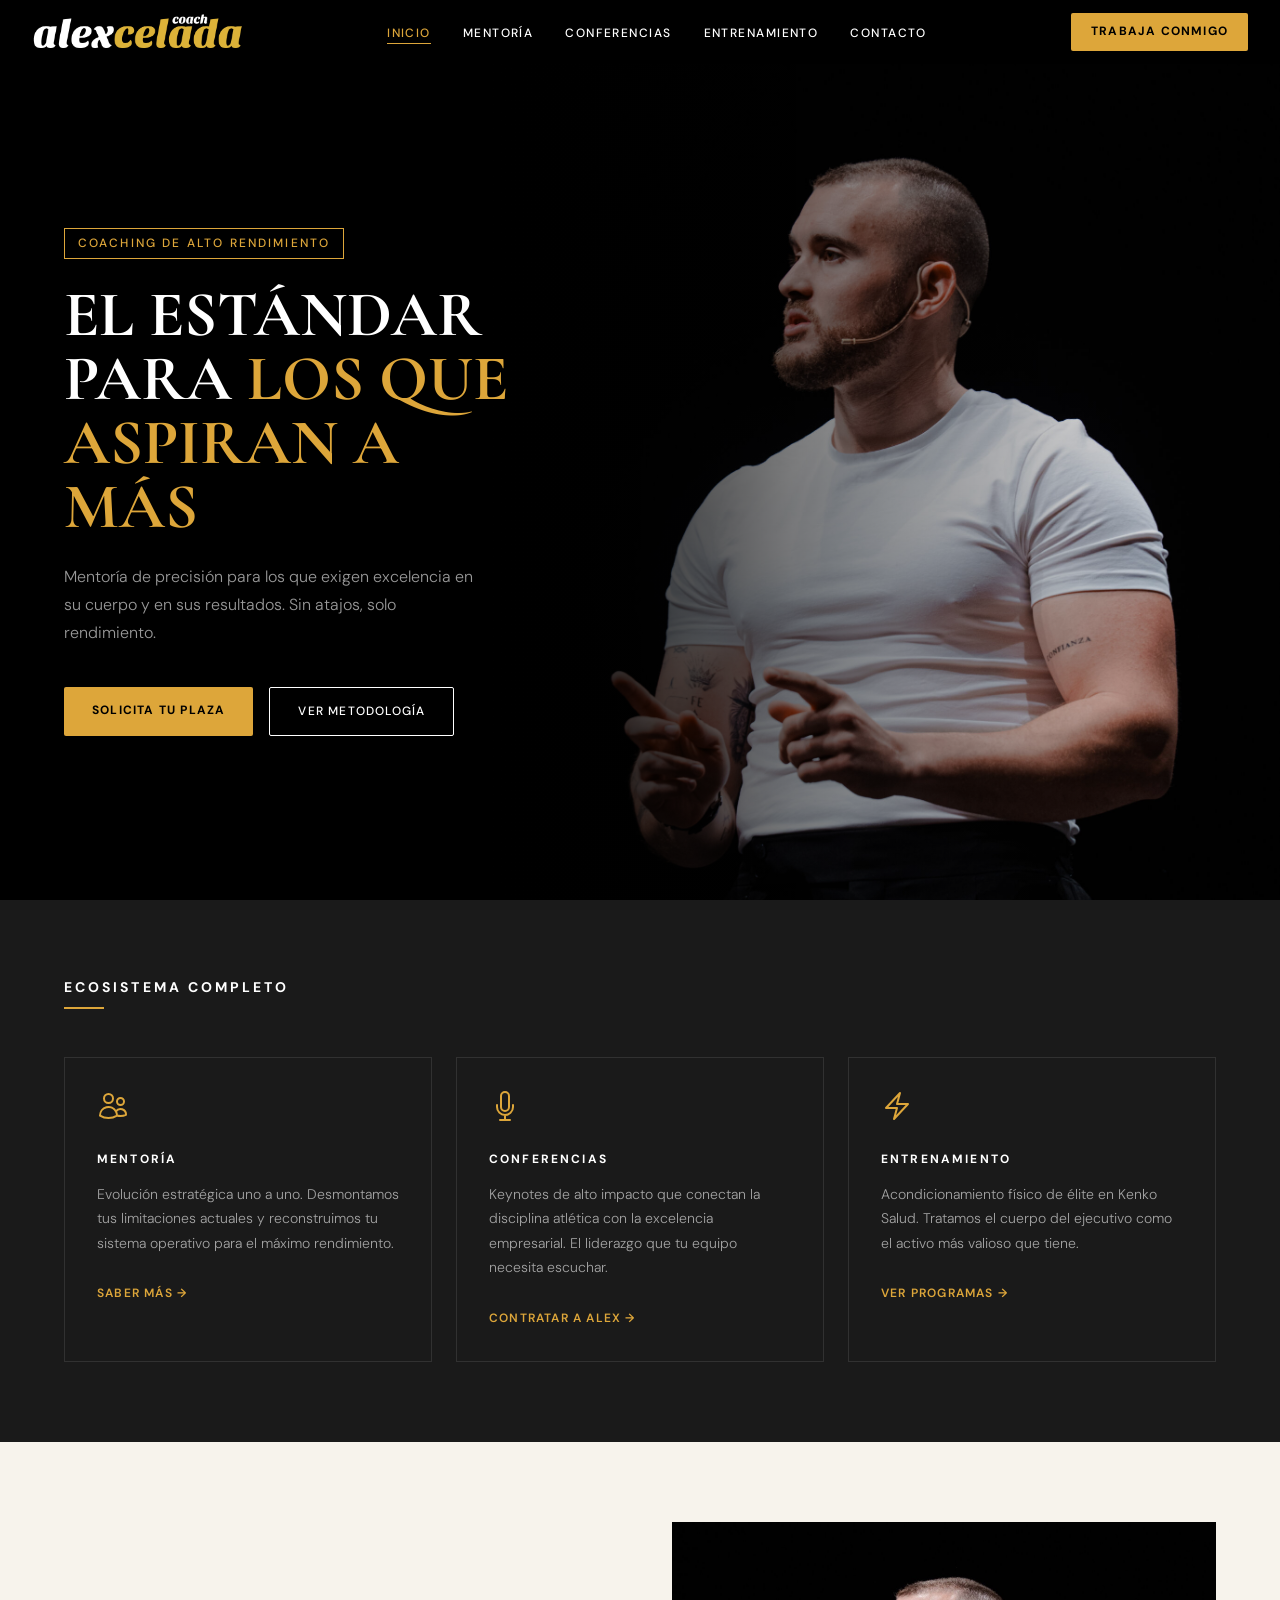
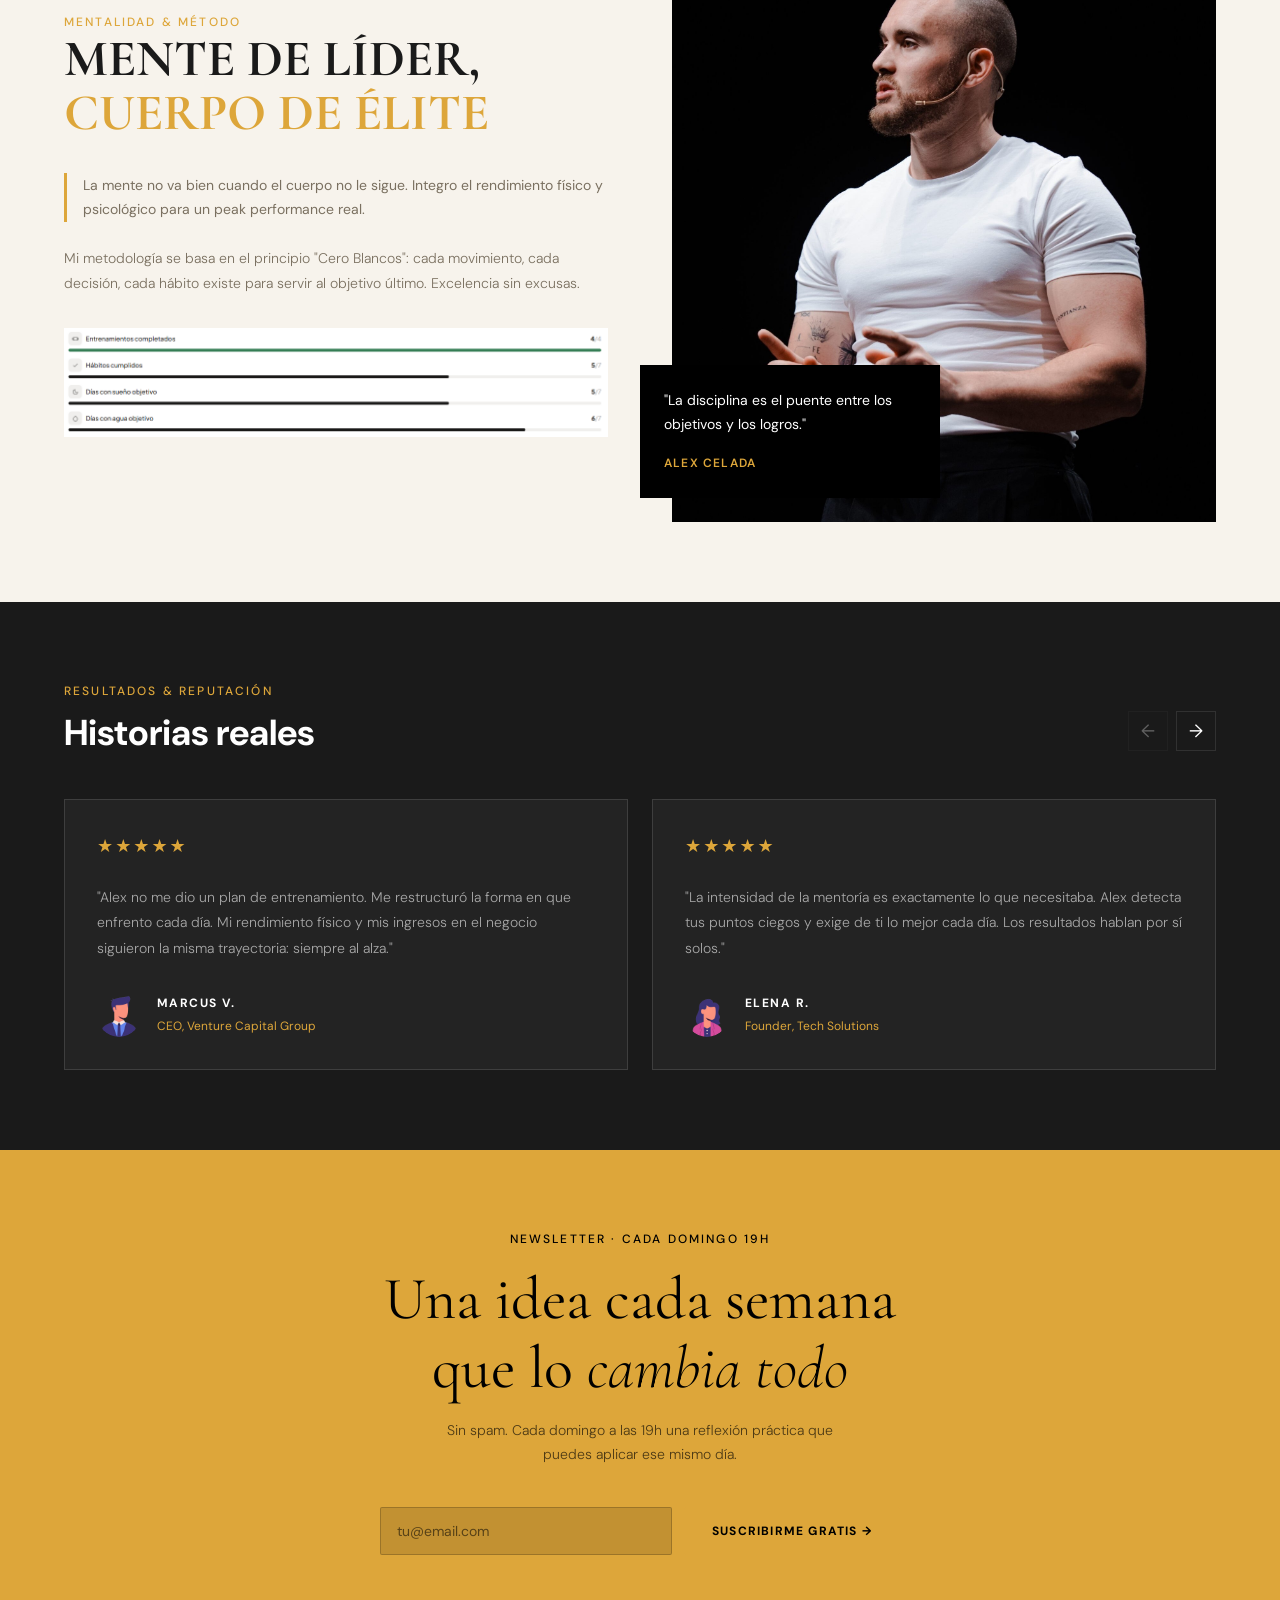
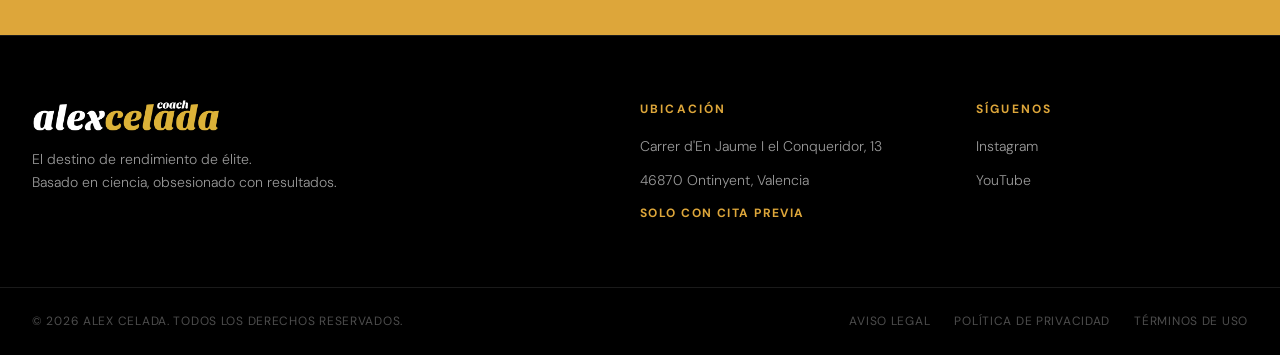
==== commit e9750cb6: "new features and fix bugs" ====
--- a/index.html
+++ b/index.html
@@ -9,8 +9,8 @@
         <meta charset="UTF-8">
         <meta name="viewport" content="width=device-width, initial-scale=1.0">
         <meta name="author" content="Alex Celada">
-        <meta name="description" content="......">
-        <meta name="keywords" content=".......">
+        <meta name="description" content="Coach de vida, conferenciante y entrenador personal. Mentoría de élite, keynotes para empresas y entrenamiento avanzado en Kenko Salud, Ontinyent.">
+        <meta name="keywords" content="coach de vida, mentoría personal, conferenciante motivacional, entrenador personal, Kenko Salud, alto rendimiento, coaching ejecutivo">
         <meta name="theme-color" content="#DDA63A">
         <meta name="robots" content="index, follow">
 
@@ -18,16 +18,16 @@
         <meta property="og:type" content="website">
         <meta property="og:locale" content="es_ES">
         <meta property="og:title" content="Alex Celada — Coach, Conferenciante y Entrenador Personal">
-        <meta property="og:description" content="......">
+        <meta property="og:description" content="Coach de vida, conferenciante y entrenador personal. Mentoría de élite, keynotes para empresas y entrenamiento avanzado en Kenko Salud, Ontinyent.">
         <meta property="og:url" content="https://alexcelada.es/">
         <meta property="og:site_name" content="Alex Celada">
-        <meta property="og:image" content="assets/og/og-home.jpg">
+        <meta property="og:image" content="https://alexcelada.es/assets/og/og-home.jpg">
 
         <!-- X Cards -->
         <meta name="twitter:card" content="summary_large_image">
         <meta name="twitter:title" content="Alex Celada — Coach, Conferenciante y Entrenador Personal">
-        <meta name="twitter:description" content=".......">
-        <meta name="twitter:image" content="assets/og/og-home.jpg">
+        <meta name="twitter:description" content="Coach de vida, conferenciante y entrenador personal. Mentoría de élite, keynotes para empresas y entrenamiento avanzado en Kenko Salud, Ontinyent.">
+        <meta name="twitter:image" content="https://alexcelada.es/assets/og/og-home.jpg">
 
         <!-- Privacidad -->
         <meta name="referrer" content="strict-origin-when-cross-origin">
@@ -99,14 +99,14 @@
             <!-- TRES PILARES -->
             <section class="pillars" id="pillars">
 
-                <div class="pillars__header">
+                <div class="pillars__header reveal">
                     <h2 class="pillars__title">Ecosistema completo</h2>
                     <div class="pillars__line"></div>
                 </div>
 
                 <div class="pillars__grid">
 
-                    <article class="pillar-card">
+                    <article class="pillar-card reveal reveal--delay-1">
                         <svg class="pillar-card__icon" xmlns="http://www.w3.org/2000/svg" fill="none" viewBox="0 0 24 24" stroke="currentColor" stroke-width="1.5">
                             <path stroke-linecap="round" stroke-linejoin="round" d="M15 19.128a9.38 9.38 0 002.625.372 9.337 9.337 0 004.121-.952 4.125 4.125 0 00-7.533-2.493M15 19.128v-.003c0-1.113-.285-2.16-.786-3.07M15 19.128v.106A12.318 12.318 0 018.624 21c-2.331 0-4.512-.645-6.374-1.766l-.001-.109a6.375 6.375 0 0111.964-3.07M12 6.375a3.375 3.375 0 11-6.75 0 3.375 3.375 0 016.75 0zm8.25 2.25a2.625 2.625 0 11-5.25 0 2.625 2.625 0 015.25 0z" />
                         </svg>
@@ -115,7 +115,7 @@
                         <a href="mentoria.html" class="pillar-card__link">Saber más &rarr;</a>
                     </article>
 
-                    <article class="pillar-card">
+                    <article class="pillar-card reveal reveal--delay-2">
                         <svg class="pillar-card__icon" xmlns="http://www.w3.org/2000/svg" fill="none" viewBox="0 0 24 24" stroke="currentColor" stroke-width="1.5">
                             <path stroke-linecap="round" stroke-linejoin="round" d="M12 18.75a6 6 0 006-6v-1.5m-6 7.5a6 6 0 01-6-6v-1.5m6 7.5v3.75m-3.75 0h7.5M12 15.75a3 3 0 01-3-3V4.5a3 3 0 116 0v8.25a3 3 0 01-3 3z" />
                         </svg>
@@ -124,7 +124,7 @@
                         <a href="conferencias.html" class="pillar-card__link">Contratar a Alex &rarr;</a>
                     </article>
 
-                    <article class="pillar-card">
+                    <article class="pillar-card reveal reveal--delay-3">
                         <svg class="pillar-card__icon" xmlns="http://www.w3.org/2000/svg" fill="none" viewBox="0 0 24 24" stroke="currentColor" stroke-width="1.5">
                             <path stroke-linecap="round" stroke-linejoin="round" d="M3.75 13.5l10.5-11.25L12 10.5h8.25L9.75 21.75 12 13.5H3.75z" />
                         </svg>
@@ -140,7 +140,7 @@
             <!-- FILOSOFÍA -->
             <section class="philosophy" id="philosophy">
 
-                <div class="philosophy__content">
+                <div class="philosophy__content reveal">
                     <span class="philosophy__label">Mentalidad & Método</span>
                     <h2 class="philosophy__title">Mente de líder,<br><span>cuerpo de élite</span></h2>
                     <blockquote class="philosophy__quote">
@@ -152,7 +152,7 @@
                     </div>
                 </div>
 
-                <div class="philosophy__visual">
+                <div class="philosophy__visual reveal reveal--delay-2">
                     <img class="philosophy__image" src="assets/images/alex/filosofia.jpg" alt="Alex Celada" loading="lazy">
                     <blockquote class="philosophy__image-quote">
                         <p>"La disciplina es el puente entre los objetivos y los logros."</p>
@@ -165,7 +165,7 @@
             <!-- TESTIMONIOS -->
             <section class="testimonials" id="testimonials">
 
-                <div class="testimonials__header">
+                <div class="testimonials__header reveal">
                     <div>
                         <p class="testimonials__label">Resultados & Reputación</p>
                         <h2 class="testimonials__title">Historias reales</h2>
@@ -176,7 +176,7 @@
                     </div>
                 </div>
 
-                <div class="testimonials__track" id="testimonials__track">
+                <div class="testimonials__track reveal reveal--delay-1" id="testimonials__track">
 
                     <article class="testimonial-card">
                         <p class="testimonial-card__stars">&#9733;&#9733;&#9733;&#9733;&#9733;</p>
@@ -233,10 +233,10 @@
             <!-- NEWSLETTER -->
             <section class="cta" id="cta">
 
-                <p class="cta__label">Newsletter · Cada domingo 19h</p>
-                <h2 class="cta__title">Una idea cada semana<br>que lo <em>cambia todo</em></h2>
-                <p class="cta__subtitle">Sin spam. Cada domingo a las 19h una reflexión práctica que puedes aplicar ese mismo día.</p>
-                <form class="cta__form" action="https://api.web3forms.com/submit" method="POST">
+                <p class="cta__label reveal">Newsletter · Cada domingo 19h</p>
+                <h2 class="cta__title reveal reveal--delay-1">Una idea cada semana<br>que lo <em>cambia todo</em></h2>
+                <p class="cta__subtitle reveal reveal--delay-2">Sin spam. Cada domingo a las 19h una reflexión práctica que puedes aplicar ese mismo día.</p>
+                <form class="cta__form reveal reveal--delay-3" action="https://api.web3forms.com/submit" method="POST">
                     <input type="hidden" name="access_key" value="[ACCESS_KEY_DE_WEB3FORMS]">
                     <input type="hidden" name="subject" value="Nueva suscripción newsletter">
                     <div class="cta__form-row">
@@ -290,6 +290,7 @@
         <!-- JS -->
         <script src="js/main.js"></script>
         <script src="js/components/carousel.js"></script>
+        <script src="js/scroll-reveal.js"></script>
 
     </body>
 
--- a/css/main.css
+++ b/css/main.css
@@ -130,3 +130,33 @@
 .section--light      { color: var(--text); background-color: var(--beige);      }
 .section--light-soft { color: var(--text); background-color: var(--beige-soft); }
 .section--white      { color: var(--text); background-color: var(--white);      }
+
+
+/* ============================================================
+   SCROLL REVEAL
+   ============================================================ */
+
+.reveal {
+  opacity: 0;
+  transform: translateY(28px);
+  transition: opacity 0.6s ease, transform 0.6s ease;
+}
+
+.reveal--visible {
+  opacity: 1;
+  transform: none;
+}
+
+.reveal--delay-1 { transition-delay: 0.1s; }
+.reveal--delay-2 { transition-delay: 0.2s; }
+.reveal--delay-3 { transition-delay: 0.3s; }
+.reveal--delay-4 { transition-delay: 0.4s; }
+
+/* Respeta la preferencia de usuario de reducir movimiento */
+@media (prefers-reduced-motion: reduce) {
+  .reveal {
+    opacity: 1;
+    transform: none;
+    transition: none;
+  }
+}
--- a/css/components.css
+++ b/css/components.css
@@ -337,6 +337,10 @@
     font-size: var(--text-sm);
   }
 
+  .nav__link:active {
+    color: var(--gold);
+  }
+
   .nav__link--active::after {
     display: none;
   }
@@ -499,13 +503,19 @@
   color: var(--white);
   font-size: var(--text-lg);
   cursor: pointer;
-  transition: border-color 0.2s ease, color 0.2s ease;
+  transition: border-color 0.2s ease, color 0.2s ease, background 0.2s ease, transform 0.15s ease;
 }
 
 .testimonials__prev:hover,
 .testimonials__next:hover {
-  border-color: var(--gold);
-  color: var(--gold);
+  background: var(--gold);
+  color: var(--black);
+  transform: translateY(-2px);
+}
+
+.testimonials__prev:active,
+.testimonials__next:active {
+  transform: scale(0.92);
 }
 
 .testimonials__track {
@@ -516,7 +526,8 @@
 }
 
 .testimonial-card {
-  border: 1px solid var(--border-dark);
+  border: 1px solid rgba(255, 255, 255, 0.12);
+  background: rgba(255, 255, 255, 0.04);
   padding: var(--space-8);
 }
 
--- a/css/pages/home.css
+++ b/css/pages/home.css
@@ -36,10 +36,15 @@
 .pillar-card {
   border: 1px solid var(--border-dark);
   padding: var(--space-8);
-  transition: border-color 0.25s ease;
+  transition: border-color 0.25s ease, transform 0.12s ease;
 }
 
 .pillar-card:hover {
+  border-color: rgba(221, 166, 58, 0.5);
+}
+
+.pillar-card:active {
+  transform: scale(0.97);
   border-color: rgba(221, 166, 58, 0.5);
 }
 
@@ -268,7 +273,7 @@
 }
 
 .cta__input::placeholder {
-  color: rgba(0, 0, 0, 0.45);
+  color: rgba(0, 0, 0, 0.55);
 }
 
 .cta__input:focus, .cta__input:hover {
